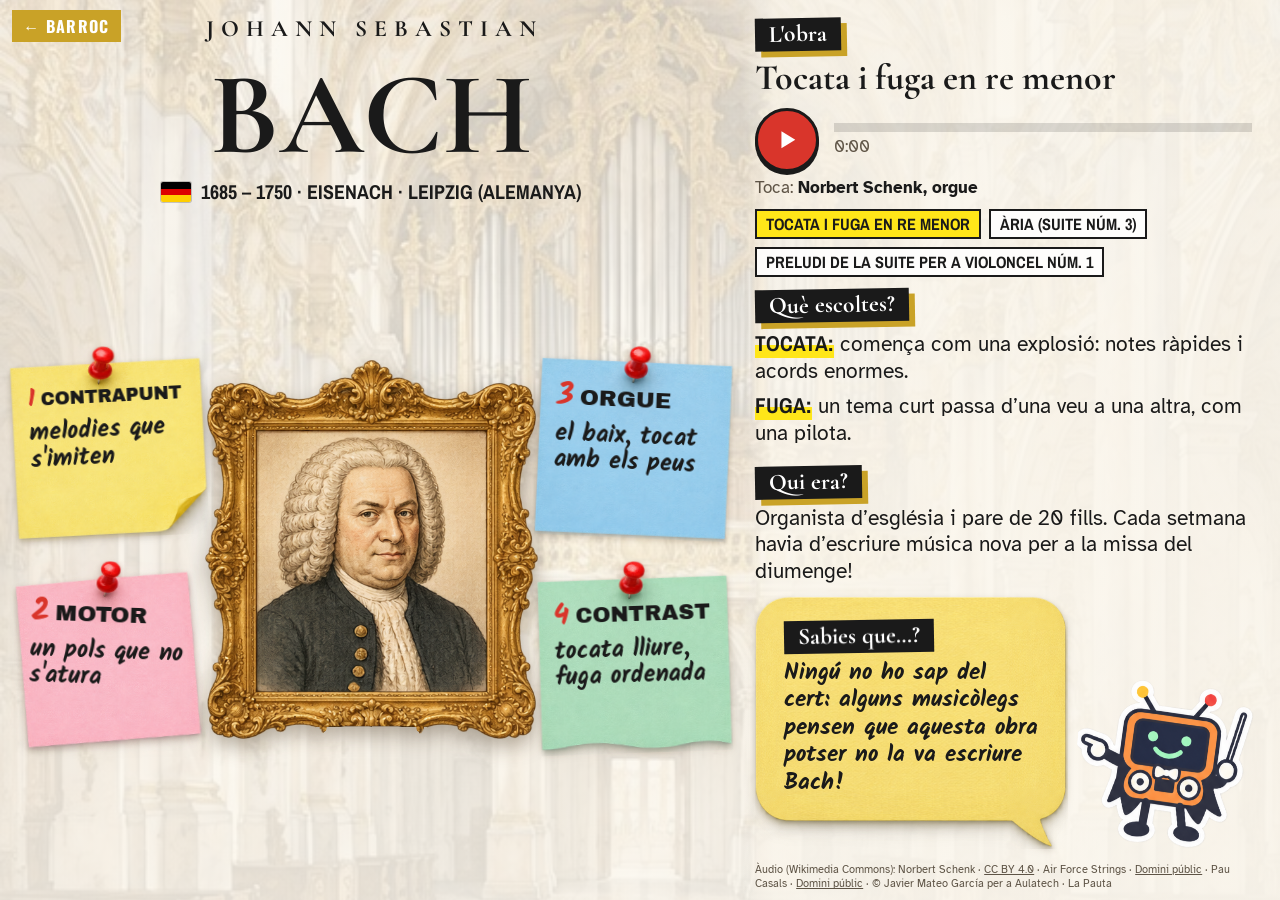
==== compositor.html @ f7d3d1b7 "Museu de compositors: web d'escolta dels pòsters Co-Authored-By: Claude Opus 5.5 <noreply@anthropic." ====
<!doctype html>
<html lang="ca">
<head>
<meta charset="utf-8">
<meta name="viewport" content="width=device-width, initial-scale=1">
<meta name="robots" content="noindex">
<title>Escolta 3r · La Pauta</title>
<link href="https://fonts.googleapis.com/css2?family=Archivo+Black&family=Archivo+Narrow:wght@600;700&family=Atkinson+Hyperlegible:wght@400;700&family=Kalam:wght@700&family=Oswald:wght@700&family=Uncial+Antiqua&family=IM+Fell+English+SC&family=Cormorant+Garamond:wght@700&family=Cinzel:wght@700&family=Abril+Fatface&family=Bebas+Neue&display=swap" rel="stylesheet">
<link rel="stylesheet" href="skin.css">
</head>
<body>
<main class="sala">
  <section class="escena">
    <a class="tornar" id="tornar">← Sala</a>
    <header class="nom"><div class="pila" id="pila"></div><h1 id="cognom"></h1><div class="on" id="on"></div></header>
    <div class="paret" id="paret"><div class="pals" id="esq"></div><img id="retrat" alt=""><div class="pals" id="dre"></div></div>
  </section>
  <section class="info" id="info">
    <div id="obra"></div>
    <div><h2 class="tag">Què escoltes?</h2><div id="pistes"></div></div>
    <div><h2 class="tag">Qui era?</h2><p id="qui"></p></div>
    <div class="sabies"><div class="bafarada"><h2 class="tag">Sabies que…?</h2><p id="curiositat"></p></div><img class="pauta" src="art/pauta-directora.png" alt="La Pauta"></div>
    <p class="credits"><span id="credits"></span> · © Javier Mateo García per a Aulatech · La Pauta</p>
  </section>
</main>
<audio id="audio" preload="none"></audio>
<script src="dades.js"></script>
<script src="dades-3r.js"></script>
<script>
// Informació i àudios: els de la web de 1r (dades.js). Post-its i títol: els del pòster (dades-3r.js).
const WEB1 = "";
const id = new URLSearchParams(location.search).get("c");
const clau = id in COMPOSITORS ? id : "bach";
const c = COMPOSITORS[clau], p = TERCER[clau].poster, $ = s => document.getElementById(s);
const PLAY = "M7 4v16l13-8z", PAUSA = "M6 4h4v16H6zM14 4h4v16h-4z";

document.documentElement.style.setProperty("--epoca", EPOQUES[c.epoca]);
document.documentElement.style.setProperty("--fons", `url("${fons(c.epoca)}")`);
document.documentElement.style.setProperty("--lletra", LLETRES[c.epoca]);
document.title = `${c.nom} · Escolta 3r`;
$("tornar").href = `epoca.html?e=${encodeURIComponent(c.epoca)}`;
$("tornar").textContent = `← ${c.epoca}`;
const parts = c.nom.split(" "), cognom = parts.pop();
$("pila").textContent = p.petit ?? parts.join(" ");
$("cognom").textContent = p.gran ?? cognom;
$("cognom").style.fontFamily = $("pila").style.fontFamily = `${LLETRES[c.epoca]}, "Archivo Black", serif`;
$("on").innerHTML = `${[].concat(c.pais).map(k => `<span class="bandera" style="background:${BANDERES[k]}"></span>`).join("")}<span>${c.dates} · ${c.lloc}</span>`;
$("retrat").src = `art/museu-${clau}.png`; $("retrat").alt = `Retrat de ${c.nom}`;
const postit = i => { const [t, d] = p.trets[i]; return `<div class="cartela c${i + 1}"><b><i>${i + 1}</i>${t}</b><span>${d}</span></div>`; };
$("esq").innerHTML = postit(0) + postit(1); $("dre").innerHTML = postit(2) + postit(3);
$("qui").textContent = c.qui;
$("curiositat").textContent = c.curiositat;
$("pistes").innerHTML = c.pistes.map(x => `<p class="pista"><b>${x.titol}:</b> ${x.text}</p>`).join("");

if (!c.obres.length) {
  $("obra").innerHTML = `<h2 class="tag">L'obra</h2><p class="aviat">Aviat!</p><p>Encara no hem trobat cap gravació lliure per escoltar aquí.</p>`;
} else {
  $("obra").innerHTML = `<h2 class="tag">L'obra</h2><p class="titol" id="titol"></p>
    <div class="reproductor"><button class="play" id="play" aria-label="Escolta"><svg viewBox="0 0 24 24"><path id="icona" d="${PLAY}"/></svg></button>
    <div class="barra"><div class="temps" id="temps" tabindex="0" role="slider" aria-label="Posició"><div class="omple" id="omple"></div></div>
    <div class="rellotge" id="rellotge">0:00</div></div></div>
    <p class="interpret" id="interpret"></p>
    ${c.obres.length > 1 ? `<div class="altres" id="altres">${c.obres.map((o, i) => `<button data-i="${i}" aria-pressed="${!i}">${o.titol}</button>`).join("")}</div>`
      : `<p class="interpret">Encara no hem trobat cap altra gravació lliure. Aviat n’hi haurà més!</p>`}`;
  const a = $("audio"), mmss = s => `${Math.floor(s / 60)}:${String(Math.floor(s % 60)).padStart(2, "0")}`;
  const tria = i => {
    const o = c.obres[i]; a.src = WEB1 + o.src;
    $("titol").textContent = o.titol; $("interpret").innerHTML = `Toca: <b>${o.interpret}</b>`;
    document.querySelectorAll("#altres button").forEach(b => b.setAttribute("aria-pressed", +b.dataset.i === i));
    $("omple").style.width = 0; $("rellotge").textContent = "0:00";
  };
  tria(0);
  $("play").onclick = () => a.paused ? a.play() : a.pause();
  document.querySelectorAll("#altres button").forEach(b => b.onclick = () => { tria(+b.dataset.i); a.play(); });
  a.onplay = a.onpause = () => $("icona").setAttribute("d", a.paused ? PLAY : PAUSA);
  a.ontimeupdate = () => {
    $("omple").style.width = `${(a.currentTime / a.duration) * 100 || 0}%`;
    $("rellotge").textContent = `${mmss(a.currentTime)} / ${a.duration ? mmss(a.duration) : "–"}`;
  };
  $("temps").onclick = e => { if (a.duration) a.currentTime = (e.offsetX / $("temps").clientWidth) * a.duration; };
  $("temps").onkeydown = e => { if (e.key === "ArrowRight") a.currentTime += 10; if (e.key === "ArrowLeft") a.currentTime -= 10; };
  const vist = {};  // llicències: un crèdit per intèrpret
  $("credits").innerHTML = "Àudio (Wikimedia Commons): " + c.obres.filter(o => !vist[o.interpret.split(",")[0]] && (vist[o.interpret.split(",")[0]] = 1))
    .map(o => `${o.interpret.split(",")[0]} · <a href="${o.font}" target="_blank" rel="noopener">${o.llicencia}</a>`).join(" · ");
}

// Tot en una pantalla: si res no hi cap, es redueix la lletra.
function encaixa() {
  const h = $("cognom"), caixa = h.parentElement, info = $("info");
  h.style.fontSize = ""; let m = parseFloat(getComputedStyle(h).fontSize);
  while (h.scrollWidth > caixa.clientWidth && m > 14) h.style.fontSize = `${m -= 1}px`;
  document.querySelectorAll(".cartela").forEach(ct => {
    ct.style.fontSize = ""; const b = ct.querySelector("b"); b.style.fontSize = "";
    let g = 1; while (b.scrollWidth > b.clientWidth + 1 && g > .5) b.style.fontSize = `${(g -= .05) * .95}em`;  // paraula llarga: només ella s'encongeix
    let f = parseFloat(getComputedStyle(ct).fontSize);
    while (ct.scrollHeight > ct.clientHeight + 1 && f > 8) ct.style.fontSize = `${f -= .5}px`;
  });
  document.body.style.fontSize = ""; let mida = parseFloat(getComputedStyle(document.body).fontSize);
  while (info.scrollHeight > info.clientHeight + 1 && mida > 9) document.body.style.fontSize = `${mida -= .5}px`;
}
document.fonts.ready.then(encaixa);
$("retrat").addEventListener("load", encaixa);
addEventListener("resize", encaixa);
</script>
</body>
</html>
---- skin.css ----
/* Web de 3r: el museu de 1r (sales, fons d'època, tot en una pantalla) amb la pell dels pòsters. */
:root { --tinta:#1a1a1a; --muted:#5e5446; --hl:#ffe619; --mark:#d9352b; --epoca:#c9a227; --mur:#fbf7ee; }
* { box-sizing:border-box; }
html, body { height:100%; }
body { margin:0; height:100dvh; overflow:hidden; color:var(--tinta); font:400 clamp(12px,2.65vh,22px)/1.3 "Atkinson Hyperlegible", system-ui, sans-serif; }
p { margin:0; }
.tag { display:inline-block; font-family:var(--lletra, "Archivo Narrow"), sans-serif; font-weight:700; font-size:1.15em; line-height:1.15; color:#fff; background:var(--tinta);
       padding:.1em .6em .15em; margin:0 0 .3em; transform:rotate(-1deg); box-shadow:.25em .25em 0 var(--epoca); }
.tornar { position:absolute; left:12px; top:10px; z-index:5; font:700 clamp(12px,1.9vh,16px) Oswald, sans-serif; letter-spacing:.08em; text-transform:uppercase;
          color:#fff; background:var(--epoca); padding:.25em .7em; text-decoration:none; }
.bandera { display:inline-block; width:1.5em; height:1em; border-radius:2px; box-shadow:0 0 0 1px #0003; }
.nom-epoca { text-shadow:0 0 .35em var(--mur), 0 0 .35em var(--mur), 0 0 .12em var(--mur); }

/* Pàgina del compositor */
.sala { height:100dvh; display:grid; grid-template-columns:minmax(0,58fr) minmax(0,42fr);
        background:linear-gradient(#fbf7eec4, #fbf7eee0), var(--fons) center/cover no-repeat; }
.escena { position:relative; min-height:0; display:flex; flex-direction:column; padding:1vh 1vw 1vh; }
.nom { flex:none; text-align:center; }
.nom .pila { font-size:clamp(13px,2.6vh,24px); letter-spacing:.3em; margin:.2em 0 .25em .3em; text-transform:uppercase; font-weight:700; }
.nom h1 { font-weight:700; font-size:13vh; line-height:1.12; margin:0; text-transform:uppercase; white-space:nowrap; display:inline-block; }
.nom .on { display:flex; justify-content:center; align-items:center; gap:.5em; font:700 clamp(12px,2.3vh,20px)/1.1 "Archivo Narrow", sans-serif; text-transform:uppercase; }
.paret { --w:min(29vh,15vw); flex:1; min-height:0; margin-top:.6vh; display:grid; grid-template-columns:auto minmax(0,1fr) auto; align-items:center; }
.paret > img#retrat { width:100%; height:100%; object-fit:contain; min-height:0; filter:drop-shadow(0 8px 10px rgba(50,30,5,.35)); }
.pals { display:flex; flex-direction:column; gap:2.5vh; z-index:1; }
.cartela { width:var(--w); aspect-ratio:1; font-size:calc(var(--w) * .125); padding:calc(var(--w) * .2) calc(var(--w) * .09) calc(var(--w) * .07); background:var(--pi) center/100% 100% no-repeat;
           filter:drop-shadow(0 3px 3px rgba(50,30,5,.28)); overflow:hidden; }
.cartela b { display:block; font:400 .95em/1 "Archivo Black", sans-serif; text-transform:uppercase; white-space:nowrap; }
.cartela b i { font:700 1.35em/1 Kalam, cursive; font-style:normal; color:var(--mark); margin-right:.2em; }
.cartela span { display:block; font:700 1em/1.1 Kalam, cursive; margin-top:.35em; }
.c1 { --pi:url(art/xinxeta-2.png); transform:rotate(-3deg); }
.c2 { --pi:url(art/xinxeta-3.png); transform:rotate(2deg); }
.c3 { --pi:url(art/xinxeta-1.png); transform:rotate(2.5deg); }
.c4 { --pi:url(art/xinxeta-4.png); transform:rotate(-2deg); }

.info { background:linear-gradient(90deg, #fbf7ee00, #fbf7eeb0 6%); min-height:0; display:flex; flex-direction:column; gap:1.3vh; padding:2vh 2.2vw 1vh 1vw; overflow:hidden; }
.titol { font-family:var(--lletra), serif; font-weight:700; font-size:1.75em; line-height:1.1; margin:0 0 .3em; }
.reproductor { display:flex; align-items:center; gap:.7em; }
.play { flex:none; width:clamp(42px,7.5vh,64px); aspect-ratio:1; border-radius:50%; border:3px solid var(--tinta); background:var(--mark); cursor:pointer;
        display:grid; place-items:center; padding:0; box-shadow:0 3px 0 var(--tinta); }
.play:active { transform:translateY(3px); box-shadow:none; }
.play:focus-visible { outline:4px solid var(--hl); outline-offset:3px; }
.play svg { width:44%; height:44%; fill:#fff; }
.barra { flex:1; min-width:0; }
.temps { height:9px; background:#0002; cursor:pointer; }
.omple { height:100%; width:0; background:var(--tinta); }
.rellotge, .interpret { font-size:.85em; color:var(--muted); margin-top:.2em; }
.interpret b { color:var(--tinta); }
.altres { margin-top:.5em; display:flex; flex-wrap:wrap; gap:.4em; }
.altres button { font:700 .8em/1.1 "Archivo Narrow", sans-serif; text-transform:uppercase; background:#fffd; color:var(--tinta); border:2px solid var(--tinta); padding:.25em .55em; cursor:pointer; }
.altres button[aria-pressed="true"] { background:var(--hl); }
.pista { margin-bottom:.3em; }
.pista b { font:700 1.05em "Archivo Narrow", sans-serif; text-transform:uppercase; background:linear-gradient(transparent 55%, var(--hl) 0); }
.aviat { font-family:var(--lletra), serif; font-weight:700; font-size:2.6em; line-height:1.05; margin-bottom:.1em; }
.sabies { display:flex; align-items:flex-end; gap:.4em; }
/* 9 trossos: la cua i les cantonades no es deformen mai, encara que el text sigui llarg */
.bafarada { flex:1; min-width:0; padding:1.1em 1.4em 2.5em; border:0 solid transparent; border-image:url(art/postit-9.png) 100 190 190 100 fill / 1.6em 3em 3em 1.6em; filter:drop-shadow(0 3px 3px rgba(50,30,5,.25)); }
.bafarada h2 { box-shadow:none; }
.bafarada p { font:700 1.1em/1.22 Kalam, cursive; }
.pauta { flex:none; height:clamp(70px,19vh,170px); transform:scaleX(-1) rotate(-4deg); }
.credits { margin-top:auto; font-size:clamp(9px,1.25vh,12px); color:var(--muted); }
.credits a { color:inherit; }

/* Mòbil vertical: tot en una pantalla, igual que a 1r */
@media (max-aspect-ratio: 3/4) {
  .sala { grid-template-columns:minmax(0,1fr); grid-template-rows:auto minmax(0,1fr); }
  .escena { padding:.4vh 8px 0; }
  .tornar { top:6px; left:8px; font-size:11px; }
  .nom { padding-top:3.4vh; }
  .nom .pila { font-size:1.7vh; margin:0; }
  .nom h1 { font-size:6vh; }
  .nom .on { display:block; font-size:1.6vh; }
  .nom .on .bandera { margin-right:.35em; vertical-align:-.12em; }
  .paret { --w:min(12.2vh,29vw); flex:none; height:25.5vh; margin-top:.2vh; }
  .pals { gap:.6vh; }
  .info { padding:.5vh 10px .2vh; gap:.45vh; background:none; }
  .tag { margin-bottom:.15em; font-size:1.05em; }
  .titol { font-size:1.35em; margin-bottom:.15em; }
  .aviat { font-size:2em; }
  .play { width:5.4vh; border-width:2px; box-shadow:0 2px 0 var(--tinta); }
  .altres { margin-top:.25em; }
  .altres button { font-size:.85em; padding:.15em .4em; }
  .pista { margin-bottom:.1em; }
  .bafarada { padding:.9em 1.2em 2.4em; }
  .bafarada p { font-size:1.05em; line-height:1.15; }
  .pauta { height:8.5vh; }
  .credits { font-size:9px; line-height:1.1; }
  body { font-size:clamp(12px,1.75vh,15px); }
}
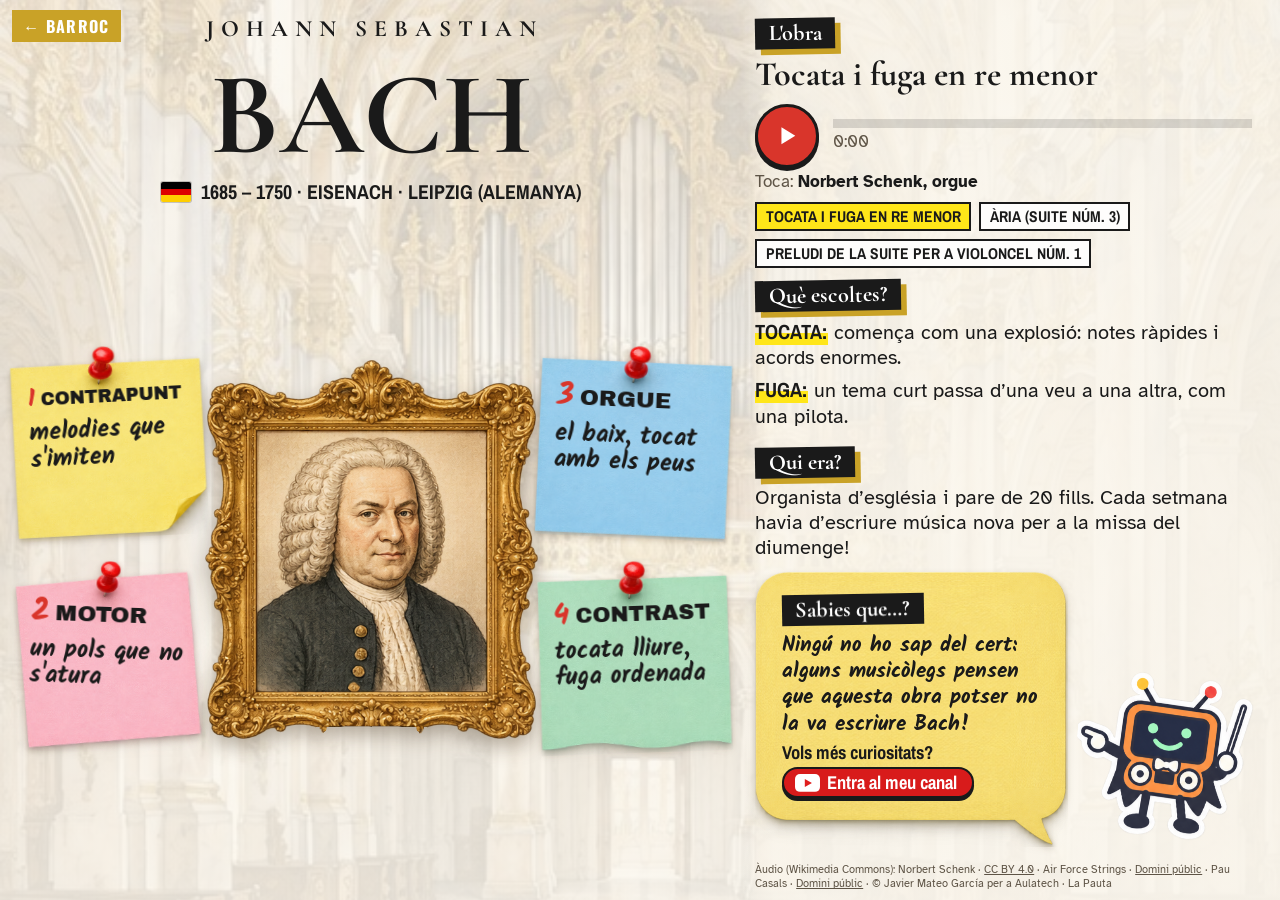
==== commit 3acee1ae: "Botó del canal al «Sabies que…?» i ajustos per a mòbil Unitats dvh, títols de post-it en lletra estr" ====
--- a/compositor.html
+++ b/compositor.html
@@ -19,8 +19,8 @@
     <div id="obra"></div>
     <div><h2 class="tag">Què escoltes?</h2><div id="pistes"></div></div>
     <div><h2 class="tag">Qui era?</h2><p id="qui"></p></div>
-    <div class="sabies"><div class="bafarada"><h2 class="tag">Sabies que…?</h2><p id="curiositat"></p></div><img class="pauta" src="art/pauta-directora.png" alt="La Pauta"></div>
-    <p class="credits"><span id="credits"></span> · © Javier Mateo García per a Aulatech · La Pauta</p>
+    <div class="sabies"><div class="bafarada"><h2 class="tag">Sabies que…?</h2><p id="curiositat"></p><p class="canal">Vols més curiositats? <a class="boto-yt" href="https://www.youtube.com/@lapautamusica" target="_blank" rel="noopener"><svg viewBox="0 0 28 20" aria-hidden="true"><rect width="28" height="20" rx="5.5" fill="#fff"/><path d="M11 5.5v9l8-4.5z" fill="#e01e1e"/></svg>Entra al meu canal</a></p></div><a class="pauta-canal" href="https://www.youtube.com/@lapautamusica" target="_blank" rel="noopener" aria-label="Canal de La Pauta a YouTube"><img class="pauta" src="art/pauta-directora.png" alt=""></a></div>
+    <p class="credits"><span id="credits"></span>© Javier Mateo García per a Aulatech · La Pauta</p>
   </section>
 </main>
 <audio id="audio" preload="none"></audio>
@@ -96,7 +96,7 @@
     while (ct.scrollHeight > ct.clientHeight + 1 && f > 8) ct.style.fontSize = `${f -= .5}px`;
   });
   document.body.style.fontSize = ""; let mida = parseFloat(getComputedStyle(document.body).fontSize);
-  while (info.scrollHeight > info.clientHeight + 1 && mida > 9) document.body.style.fontSize = `${mida -= .5}px`;
+  while (info.scrollHeight > info.clientHeight + 1 && mida > 11) document.body.style.fontSize = `${mida -= .5}px`;
 }
 document.fonts.ready.then(encaixa);
 $("retrat").addEventListener("load", encaixa);
--- a/skin.css
+++ b/skin.css
@@ -2,11 +2,11 @@
 :root { --tinta:#1a1a1a; --muted:#5e5446; --hl:#ffe619; --mark:#d9352b; --epoca:#c9a227; --mur:#fbf7ee; }
 * { box-sizing:border-box; }
 html, body { height:100%; }
-body { margin:0; height:100dvh; overflow:hidden; color:var(--tinta); font:400 clamp(12px,2.65vh,22px)/1.3 "Atkinson Hyperlegible", system-ui, sans-serif; }
+body { margin:0; height:100dvh; overflow:hidden; color:var(--tinta); font:400 clamp(12px,2.65dvh,22px)/1.3 "Atkinson Hyperlegible", system-ui, sans-serif; }
 p { margin:0; }
 .tag { display:inline-block; font-family:var(--lletra, "Archivo Narrow"), sans-serif; font-weight:700; font-size:1.15em; line-height:1.15; color:#fff; background:var(--tinta);
        padding:.1em .6em .15em; margin:0 0 .3em; transform:rotate(-1deg); box-shadow:.25em .25em 0 var(--epoca); }
-.tornar { position:absolute; left:12px; top:10px; z-index:5; font:700 clamp(12px,1.9vh,16px) Oswald, sans-serif; letter-spacing:.08em; text-transform:uppercase;
+.tornar { position:absolute; left:12px; top:10px; z-index:5; font:700 clamp(12px,1.9dvh,16px) Oswald, sans-serif; letter-spacing:.08em; text-transform:uppercase;
           color:#fff; background:var(--epoca); padding:.25em .7em; text-decoration:none; }
 .bandera { display:inline-block; width:1.5em; height:1em; border-radius:2px; box-shadow:0 0 0 1px #0003; }
 .nom-epoca { text-shadow:0 0 .35em var(--mur), 0 0 .35em var(--mur), 0 0 .12em var(--mur); }
@@ -14,14 +14,14 @@
 /* Pàgina del compositor */
 .sala { height:100dvh; display:grid; grid-template-columns:minmax(0,58fr) minmax(0,42fr);
         background:linear-gradient(#fbf7eec4, #fbf7eee0), var(--fons) center/cover no-repeat; }
-.escena { position:relative; min-height:0; display:flex; flex-direction:column; padding:1vh 1vw 1vh; }
+.escena { position:relative; min-height:0; display:flex; flex-direction:column; padding:1dvh 1vw 1dvh; }
 .nom { flex:none; text-align:center; }
-.nom .pila { font-size:clamp(13px,2.6vh,24px); letter-spacing:.3em; margin:.2em 0 .25em .3em; text-transform:uppercase; font-weight:700; }
-.nom h1 { font-weight:700; font-size:13vh; line-height:1.12; margin:0; text-transform:uppercase; white-space:nowrap; display:inline-block; }
-.nom .on { display:flex; justify-content:center; align-items:center; gap:.5em; font:700 clamp(12px,2.3vh,20px)/1.1 "Archivo Narrow", sans-serif; text-transform:uppercase; }
-.paret { --w:min(29vh,15vw); flex:1; min-height:0; margin-top:.6vh; display:grid; grid-template-columns:auto minmax(0,1fr) auto; align-items:center; }
+.nom .pila { font-size:clamp(13px,2.6dvh,24px); letter-spacing:.3em; margin:.2em 0 .25em .3em; text-transform:uppercase; font-weight:700; }
+.nom h1 { font-weight:700; font-size:13dvh; line-height:1.12; margin:0; text-transform:uppercase; white-space:nowrap; display:inline-block; }
+.nom .on { display:flex; justify-content:center; align-items:center; gap:.5em; font:700 clamp(12px,2.3dvh,20px)/1.1 "Archivo Narrow", sans-serif; text-transform:uppercase; }
+.paret { --w:min(29dvh,15vw); flex:1; min-height:0; margin-top:.6dvh; display:grid; grid-template-columns:auto minmax(0,1fr) auto; align-items:center; }
 .paret > img#retrat { width:100%; height:100%; object-fit:contain; min-height:0; filter:drop-shadow(0 8px 10px rgba(50,30,5,.35)); }
-.pals { display:flex; flex-direction:column; gap:2.5vh; z-index:1; }
+.pals { display:flex; flex-direction:column; gap:2.5dvh; z-index:1; }
 .cartela { width:var(--w); aspect-ratio:1; font-size:calc(var(--w) * .125); padding:calc(var(--w) * .2) calc(var(--w) * .09) calc(var(--w) * .07); background:var(--pi) center/100% 100% no-repeat;
            filter:drop-shadow(0 3px 3px rgba(50,30,5,.28)); overflow:hidden; }
 .cartela b { display:block; font:400 .95em/1 "Archivo Black", sans-serif; text-transform:uppercase; white-space:nowrap; }
@@ -32,10 +32,10 @@
 .c3 { --pi:url(art/xinxeta-1.png); transform:rotate(2.5deg); }
 .c4 { --pi:url(art/xinxeta-4.png); transform:rotate(-2deg); }
 
-.info { background:linear-gradient(90deg, #fbf7ee00, #fbf7eeb0 6%); min-height:0; display:flex; flex-direction:column; gap:1.3vh; padding:2vh 2.2vw 1vh 1vw; overflow:hidden; }
+.info { background:linear-gradient(90deg, #fbf7ee00, #fbf7eeb0 6%); min-height:0; display:flex; flex-direction:column; gap:1.3dvh; padding:2dvh 2.2vw 1dvh 1vw; overflow:hidden auto; }  /* si no hi cap a 11 px, es desplaça: mai es talla */
 .titol { font-family:var(--lletra), serif; font-weight:700; font-size:1.75em; line-height:1.1; margin:0 0 .3em; }
 .reproductor { display:flex; align-items:center; gap:.7em; }
-.play { flex:none; width:clamp(42px,7.5vh,64px); aspect-ratio:1; border-radius:50%; border:3px solid var(--tinta); background:var(--mark); cursor:pointer;
+.play { flex:none; width:clamp(42px,7.5dvh,64px); aspect-ratio:1; border-radius:50%; border:3px solid var(--tinta); background:var(--mark); cursor:pointer;
         display:grid; place-items:center; padding:0; box-shadow:0 3px 0 var(--tinta); }
 .play:active { transform:translateY(3px); box-shadow:none; }
 .play:focus-visible { outline:4px solid var(--hl); outline-offset:3px; }
@@ -56,33 +56,43 @@
 .bafarada { flex:1; min-width:0; padding:1.1em 1.4em 2.5em; border:0 solid transparent; border-image:url(art/postit-9.png) 100 190 190 100 fill / 1.6em 3em 3em 1.6em; filter:drop-shadow(0 3px 3px rgba(50,30,5,.25)); }
 .bafarada h2 { box-shadow:none; }
 .bafarada p { font:700 1.1em/1.22 Kalam, cursive; }
-.pauta { flex:none; height:clamp(70px,19vh,170px); transform:scaleX(-1) rotate(-4deg); }
-.credits { margin-top:auto; font-size:clamp(9px,1.25vh,12px); color:var(--muted); }
+.bafarada p.canal { display:flex; flex-wrap:wrap; align-items:center; gap:.2em .5em; margin-top:.35em; font:700 .95em/1.1 "Archivo Narrow", sans-serif; }
+.boto-yt { display:inline-flex; align-items:center; gap:.4em; padding:.18em .8em .18em .55em; background:#d81b1b; color:#fff; border:2px solid var(--tinta); border-radius:999px; box-shadow:0 3px 0 var(--tinta); text-decoration:none; white-space:nowrap; }
+.boto-yt svg { width:1.35em; height:auto; flex:none; }
+.boto-yt:active { transform:translateY(3px); box-shadow:none; }
+.boto-yt:focus-visible { outline:4px solid var(--hl); outline-offset:2px; }
+.pauta-canal { flex:none; display:block; }
+.pauta { flex:none; height:clamp(70px,19dvh,170px); transform:scaleX(-1) rotate(-4deg); }
+.credits { margin-top:auto; font-size:clamp(9px,1.25dvh,12px); color:var(--muted); }
 .credits a { color:inherit; }
+#credits:not(:empty)::after { content:" · "; }
 
 /* Mòbil vertical: tot en una pantalla, igual que a 1r */
 @media (max-aspect-ratio: 3/4) {
   .sala { grid-template-columns:minmax(0,1fr); grid-template-rows:auto minmax(0,1fr); }
-  .escena { padding:.4vh 8px 0; }
+  .escena { padding:.4dvh 8px 0; }
   .tornar { top:6px; left:8px; font-size:11px; }
-  .nom { padding-top:3.4vh; }
-  .nom .pila { font-size:1.7vh; margin:0; }
-  .nom h1 { font-size:6vh; }
-  .nom .on { display:block; font-size:1.6vh; }
+  .nom { padding-top:3.4dvh; }
+  .nom .pila { font-size:1.7dvh; margin:0; }
+  .nom h1 { font-size:6dvh; }
+  .nom .on { display:block; font-size:1.6dvh; }
   .nom .on .bandera { margin-right:.35em; vertical-align:-.12em; }
-  .paret { --w:min(12.2vh,29vw); flex:none; height:25.5vh; margin-top:.2vh; }
-  .pals { gap:.6vh; }
-  .info { padding:.5vh 10px .2vh; gap:.45vh; background:none; }
+  .paret { --w:min(12.2dvh,29vw); flex:none; height:25.5dvh; margin-top:.2dvh; }
+  .pals { gap:.6dvh; }
+  .cartela b { font:700 1.12em/1 "Archivo Narrow", sans-serif; }  /* estreta: les paraules llargues no s'encongeixen */
+  .info { padding:.5dvh 10px .2dvh; gap:.45dvh; background:none; }
   .tag { margin-bottom:.15em; font-size:1.05em; }
   .titol { font-size:1.35em; margin-bottom:.15em; }
   .aviat { font-size:2em; }
-  .play { width:5.4vh; border-width:2px; box-shadow:0 2px 0 var(--tinta); }
+  .play { width:5.4dvh; border-width:2px; box-shadow:0 2px 0 var(--tinta); }
   .altres { margin-top:.25em; }
   .altres button { font-size:.85em; padding:.15em .4em; }
   .pista { margin-bottom:.1em; }
   .bafarada { padding:.9em 1.2em 2.4em; }
   .bafarada p { font-size:1.05em; line-height:1.15; }
-  .pauta { height:8.5vh; }
+  .bafarada p.canal { font-size:.95em; margin-top:.2em; }
+  .boto-yt { padding:.1em .6em .1em .4em; }
+  .pauta { height:8.5dvh; }
   .credits { font-size:9px; line-height:1.1; }
-  body { font-size:clamp(12px,1.75vh,15px); }
+  body { font-size:clamp(12px,1.75dvh,15px); }
 }
